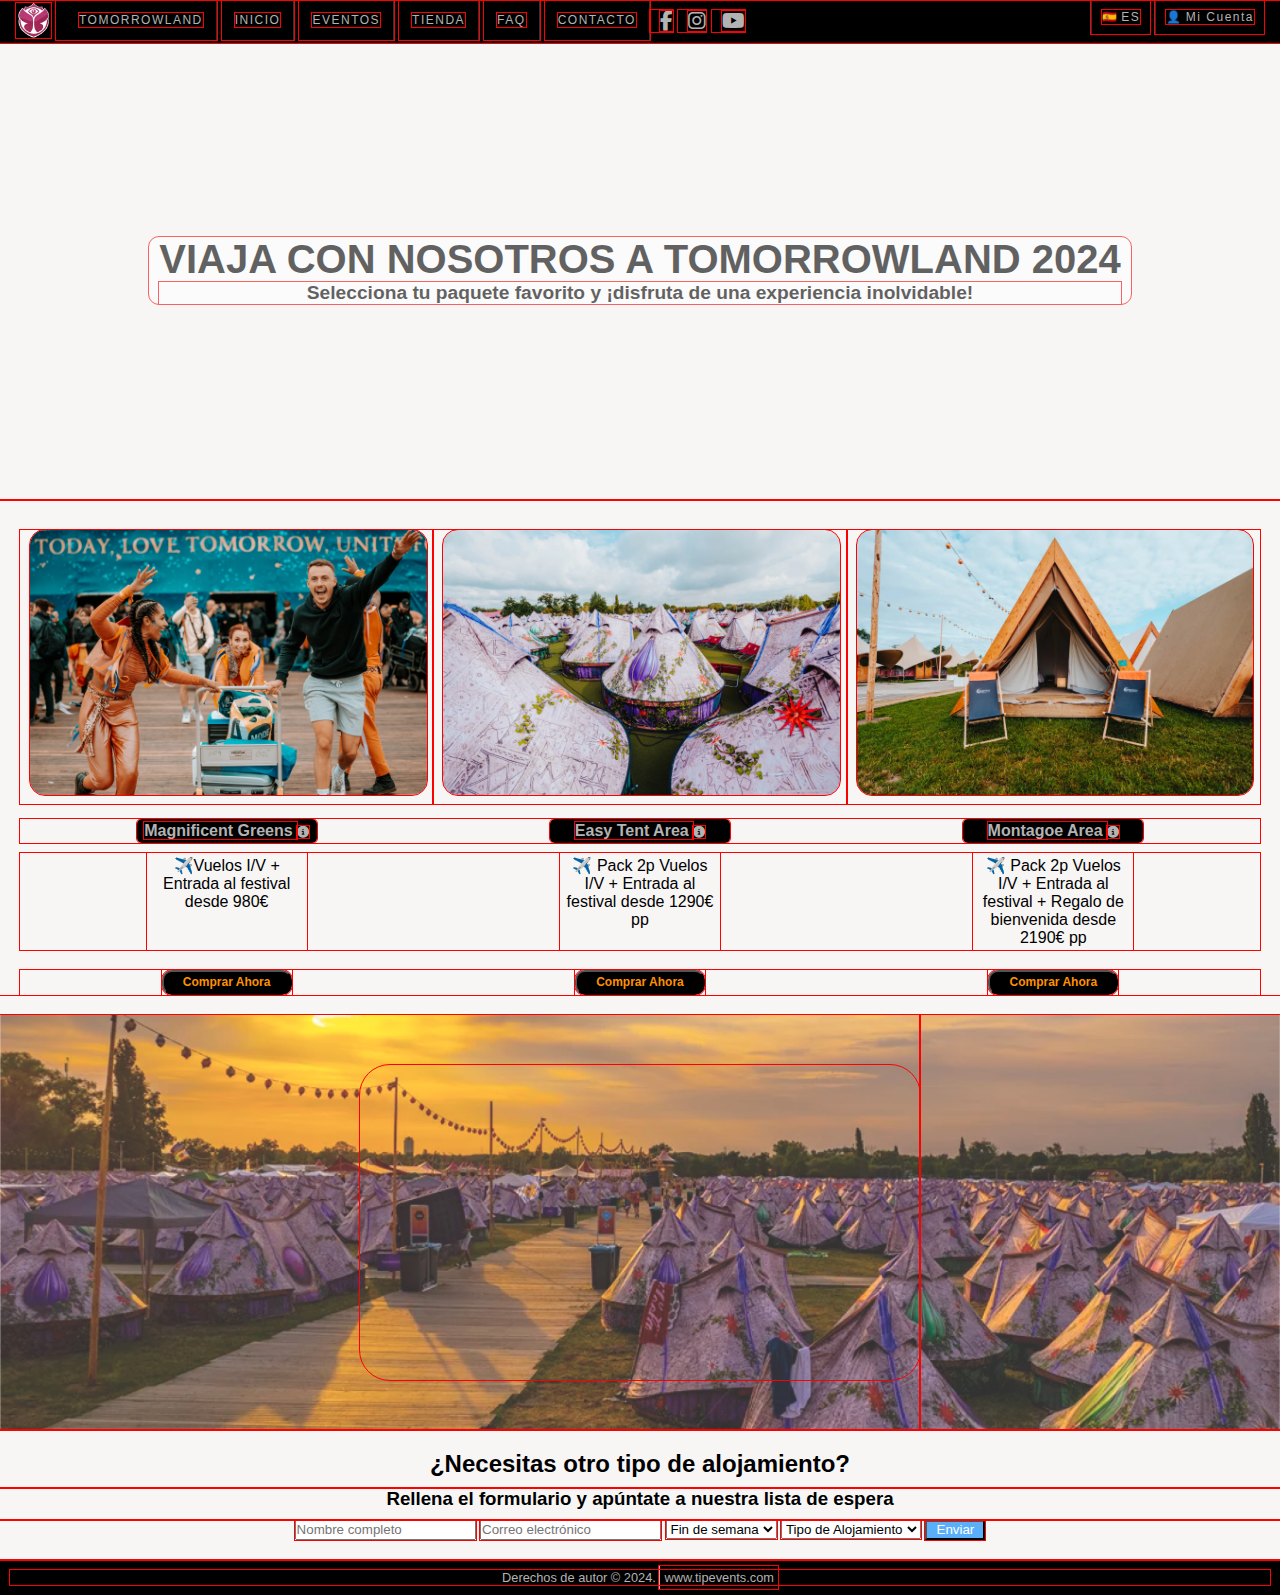
==== index.html @ 280d2cc9 "final commit" ====
<!DOCTYPE html>
<html lang="es">
  <head>
    <meta charset="UTF-8" />
    <meta name="viewport" content="width=device-width, initial-scale=1.0" />
    <title>TipEvents TOMORROWLAND</title>
    <link
      rel="shortcut icon"
      href="assets/img/favicon.ico"
      type="image/x-icon"
    />
    <link rel="stylesheet" href="style.css" />
    <link
      rel="stylesheet"
      href="https://cdnjs.cloudflare.com/ajax/libs/font-awesome/6.5.2/css/all.min.css"
    />
  </head>
  <body>
    <header>
        <img
          class="logo"
          src="assets/img/tomorrowworld-2018-tomorrowland-boom-music-festival-electronic-dance-music-festival-b08229f3903b53bfbdfef2a6dbc29ea6.png"
          alt="logo Tomorrowland"
        />
        <nav id="barra">
          <ul>
            <li class="tml"><a href="#">TOMORROWLAND</a></li>
            <li><a href="#">INICIO</a></li>
            <li><a href="#">EVENTOS</a></li>
            <li><a href="#">TIENDA</a></li>
            <li><a href="#">FAQ</a></li>
            <li><a href="#">CONTACTO</a></li>
          </ul>
        </nav>
        <nav id="acceso">
          <ul>
            <li class="user"><a href="#">Mi Cuenta</a></li>
            <li class="idioma"><a href="#">ES</a></li>
          </ul>
        </nav>
        <div class="rrss">
          <a href="https://www.facebook.com/tomorrowland"
            ><i class="fa-brands fa-facebook-f"></i
          ></a>
          <a href="https://www.instagram.com/tomorrowland/"
            ><i class="fa-brands fa-instagram"></i
          ></a>
          <a href="https://www.youtube.com/user/TomorrowlandChannel"
            ><i class="fa-brands fa-youtube"></i
          ></a>
        </div>
        <div class="hamburger">
          <a href="#"><i class="fa-solid fa-bars"></i></a>
        </div>
    </header>
    <div class="background">
      <h1>
        VIAJA CON NOSOTROS A TOMORROWLAND 2024
        <p>
          Selecciona tu paquete favorito y ¡disfruta de una experiencia
          inolvidable!
        </p>
      </h1>
    </div>
    <main>
        <div class="item">
          <div><img
            src="assets/img/magnificent greens.webp"
            alt="Entrada camping Magnificent Greens"
          /></div> 
          <div><img src="assets/img/easy tent.webp" alt="Zona Easy Tent" /></div>
          <div><img
            src="assets/img/montagoe area.webp"
            alt="Tienda ce campaña Montagoe Area"
          /></div>
        </div>
      <section id="camping">
        <ul class="campsite">
          <li>
            <a
              class="tooltip"
              href="https://belgium.tomorrowland.com/en/tickets/accommodations/magnificent-greens/magnificent-greens-1p-packages/"
              >Magnificent Greens<span class="tooltip-box"
                >Accede a todo el contenido de tu paquete Tomorrowland</span
              > </a
            ><i class="fa-solid fa-circle-info"></i>
          </li>
          <li>
            <a
              class="tooltip"
              href="https://belgium.tomorrowland.com/en/tickets/accommodations/easy-tent/easy-tent-2p-packages/"
              >Easy Tent Area<span class="tooltip-box-et"
                >Accede a todo el contenido de tu paquete Tomorrowland</span
              > </a
            ><i  class="fa-solid fa-circle-info"></i>
          </li>
          <li>
            <a
              class="tooltip"
              href="https://belgium.tomorrowland.com/en/tickets/accommodations/montagoe/kokono-2p-packages//"
              >Montagoe Area<span class="tooltip-box-montagoe"
                >Accede a todo el contenido de tu paquete Tomorrowland</span
              > </a
            ><i class="fa-solid fa-circle-info"></i>
          </li>
        </ul>
      </section>
      <section id="oferta">
        <ul class="precios">
          <li class="mg">Vuelos I/V + Entrada al festival desde 980€</li>
          <li class="et">
            Pack 2p Vuelos I/V + Entrada al festival desde 1290€ pp
          </li>
          <li class="montagoe">
            Pack 2p Vuelos I/V + Entrada al festival + Regalo de bienvenida
            desde 2190€ pp
          </li>
        </ul>
      </section>
      <section id="boton_compra">
        <ul class="buynow">
          <li><button>Comprar Ahora</button></li>
          <li><button>Comprar Ahora</button></li>
          <li><button>Comprar Ahora</button></li>
        </ul>
      </section>
    </main>
    <div class="trailer">
      <iframe
        width="560"
        height="315"
        src="https://www.youtube.com/embed/5VSyE8oAqyE?si=OndIq99-rcEAXCVX"
        title="YouTube video player"
        frameborder="0"
        allow="accelerometer; autoplay; clipboard-write; encrypted-media; gyroscope; picture-in-picture; web-share"
        referrerpolicy="strict-origin-when-cross-origin"
        allowfullscreen
      ></iframe>
      <div class="background-bottom"></div>
    </div>
    <h2>¿Necesitas otro tipo de alojamiento?</h2>
    <h3>Rellena el formulario y apúntate a nuestra lista de espera</h3>
    <form action="registro_waiting_list" method="post">
      <input type="text" name="nombre" placeholder="Nombre completo" required />
      <input
        type="email"
        name="correo"
        placeholder="Correo electrónico"
        required
      />
      <select name="weekend" required>
        <option value="">Fin de semana</option>
        <option value="Camp2Camp">Weekend 1</option>
        <option value="Friendship Garden">Weekend 2</option>
      </select>
      <select name="waiting list" required>
        <option value="">Tipo de Alojamiento</option>
        <option value="Camp2Camp">Camp2Camp</option>
        <option value="Friendship Garden">Friendship Garden</option>
        <option value="Supreme Easy Tent">Supreme Easy Tent</option>
        <option value="Kokono">Kokono</option>
        <option value="Ensuite">Ensuite</option>
      </select>
      <input class="enviar" type="submit" value="Enviar" />
    </form>
    <footer>
      <p>Derechos de autor © 2024. <span>www.tipevents.com</span></p>
    </footer>
  </body>
</html>
---- style.css ----
* {
  box-sizing: border-box;
  margin: 0;
  padding: 0;
}

body {
  font-size: 16px;
  font-family: sans-serif;
  background-color: rgb(248, 245, 245);
}

header {
  background-color: #000000;
  width: 100%;
  height: auto;
  clear: both;
  font-size: 12px;
  position: fixed;
  z-index: 2;
}

header .logo {
  width: 35px;
  float: left;
  margin-left: 1rem;
  margin-top: 2.5px;
}

header nav a {
  text-decoration: none;
  color: #b3b3b3;
  letter-spacing: 1.5px;
}

#barra ul li {
  list-style: none;
  margin-left: 5px;
  float: left;
  padding: 13px;
  border-right: 1.5px solid rgba(255, 255, 255, 0.2);
}

#barra li a:hover {
  color: white;
}

#acceso ul li {
  list-style: none;
  margin-left: 5px;
  float: right;
  padding: 10px;
  border-left: 1.5px solid rgba(255, 255, 255, 0.2);
}

#acceso li a:hover {
  color: white;
}

header .user {
  margin-right: 1rem;
}

.tml a {
  margin-left: 10px;
}

.idioma a::before {
  content: "🇪🇸";
  padding-right: 3px;
}

.user a::before {
  content: "👤";
  padding-right: 3px;
}

header .rrss {
  font-size: 20px;
  padding: 10px;
  gap: 10px;
}

i {
  color: #b3b3b3;
  margin-left: 10px;
}

.hamburger .fa-solid {
  font-size: 20px;
  margin: 10px 5px;
}

.fa-solid {
  font-size: 12px;
  margin-left: 0;
}

.hamburger {
  color: #b3b3b3;
  float: right;
}

.fa-solid:hover {
  color: #fff;
}

h1 {
  font-size: 2.5rem;
  text-align: center;
  justify-content: center;
  color: #000;
  opacity: 60%;
  background-color: #fff;
  padding: 0 10px;
  border-radius: 10px;
  z-index: 1;
}

p {
  font-size: 1.2rem;
  text-align: center;
  color: #000000;
}

.background {
  background-image: url(assets/img/tml\ fondo\ 2.png);
  background-size: cover;
  height: 500px;
  border-top-style: solid;
  border-top-width: 40px;
  display: flex;
  align-items: center;
  justify-content: center;
}

main {
  padding: 30px 20px 0 20px;
  justify-content: center;
}

.item {
  display: flex;
  justify-content: center;
  margin-bottom: 15px;
}

.item img {
  border-radius: 15px;
  margin: 0 10px 5px 10px;
  width: 447px;
}

section ul {
  display: flex;
  justify-content: space-around;
  text-align: center;
}

section li {
  margin: 0px 10px;
  list-style-type: none;
}

li a {
  color: #b3b3b3;
  text-decoration: none;
}

li a:hover {
  color: #fff;
}

#camping {
  margin-bottom: 10px;
}

.campsite li {
  background-color: #000000;
  color: #b3b3b3;
  border-radius: 5px;
  width: 180px;
  padding: 3px;
  font-weight: bold;
}

#oferta {
  margin-bottom: 20px;
}

.precios li {
  width: 160px;
  padding: 3px;
}

.precios li::before {
  content: "✈️";
}

.tooltip {
  position: relative;
  text-decoration: none;
}

.tooltip:hover {
  text-decoration: underline;
}

.tooltip-box {
  display: none;
  position: absolute;
  color: #fff;
  background-color: #000000;
  line-height: 20px;
  padding: 5px 10px;
  border-radius: 5px;
  opacity: 65%;
}

.tooltip-box-et {
  display: none;
  position: absolute;
  color: #fff;
  background-color: #000000;
  line-height: 20px;
  padding: 5px 10px;
  border-radius: 5px;
  opacity: 65%;
}

.tooltip-box-montagoe {
  display: none;
  position: absolute;
  color: #fff;
  background-color: #000000;
  line-height: 20px;
  padding: 5px 10px;
  border-radius: 5px;
  opacity: 65%;
}

.tooltip:hover .tooltip-box {
  display: inline-block;
}
.tooltip:hover .tooltip-box-et {
  display: inline-block;
}

.tooltip:hover .tooltip-box-montagoe {
  display: inline-block;
}

#boton_compra {
  margin-bottom: 20px;
}

button {
  background-color: #000;
  color: rgb(255, 145, 0);
  border-radius: 10px;
  font-weight: bolder;
}

button:hover {
  color: #f8f4f4;
}

.trailer {
  display: flex;
  justify-content: center;
  background-image: url(assets/img/Fondo_iframe.png);
  background-size: cover;
  height: 415px;
  bottom: 220px;
}

iframe {
  border-radius: 30px;
  align-self: center;
}
h2 {
  padding: 20px 0px 10px;
  text-align: center;
}

h3 {
  padding-bottom: 10px;
  text-align: center;
}

form {
  padding-bottom: 20px;
  text-align: center;
}

input {
  height: 20px;
}

.enviar {
  background-color: rgb(91, 175, 249);
  color: #fff;
  width: 60px;
}

.enviar:hover {
  font-weight: bolder;
}

@media screen and (max-width: 375px) {
  header #acceso {
    display: none;
  }

  header > div {
    display: none;
  }

  #barra ul li:nth-child(3) {
    display: none;
  }

  #barra ul li:nth-child(4) {
    display: none;
  }

  #barra ul li:nth-child(5) {
    display: none;
  }

  #barra ul li:last-child {
    display: none;
  }

  .item {
    justify-content: space-between;
    width: 100%;
  }

  .item img {
    width: 90%;
    justify-content: center;
  }

  .hamburger {
    display: block;
  }

  h1 {
    font-size: 25px;
  }

  p {
    font-size: 10px;
  }

  header .rrss {
    font-size: 8px;
    padding: 2.5px;
    gap: 2.5px;
  }

  button {
    font-size: 8px;
    width: 70px;
    height: 20px;
    padding: 3px;
  }

  .tooltip-box {
    left: -2%;
    bottom: 75px;
    width: 100px;
    padding: 0;
    font-size: 7px;
  }

  .tooltip-box-et {
    left: -22%;
    bottom: 75px;
    width: 100px;
    padding: 0;
    font-size: 7px;
  }

  .tooltip-box-montagoe {
    left: -15%;
    bottom: 77px;
    width: 100px;
    padding: 0;
    font-size: 7px;
  }

  .enviar {
    margin-top: 10px;
  }

  input {
    margin-top: 10px;
  }
}

@media screen and (min-width: 376px) and (max-width: 570px) {
  header #acceso {
    display: none;
  }

  header > div {
    display: none;
  }

  #barra ul li:nth-child(3) {
    display: none;
  }

  #barra ul li:nth-child(4) {
    display: none;
  }

  #barra ul li:nth-child(5) {
    display: none;
  }

  #barra ul li:last-child {
    display: none;
  }

  .item {
    justify-content: space-between;
    width: 100%;
  }

  .item img {
    width: 90%;
    justify-content: center;
  }

  .hamburger {
    display: block;
  }

  h1 {
    font-size: 25px;
  }

  p {
    font-size: 10px;
  }

  header .rrss {
    font-size: 8px;
    padding: 2.5px;
    gap: 2.5px;
  }

  button {
    font-size: 8px;
    width: 70px;
    height: 20px;
    padding: 3px;
  }

  .tooltip-box {
    left: -2%;
    bottom: 80px;
    width: 100px;
    padding: 0;
    font-size: 7px;
  }

  .tooltip-box-et {
    left: -17%;
    bottom: 75px;
    width: 100px;
    padding: 0;
    font-size: 7px;
  }

  .tooltip-box-montagoe {
    left: -15%;
    bottom: 80px;
    width: 100px;
    padding: 0;
    font-size: 7px;
  }

  .enviar {
    margin-top: 10px;
  }

  input {
    margin-top: 10px;
  }

  h2 {
    font-size: 20px;
  }

  h3 {
    font-size: 12px;
  }
}
@media screen and (min-width: 570px) and (max-width: 710px) {
  header #acceso {
    display: none;
  }

  header > div {
    display: none;
  }

  .item {
    /*background-color: green;*/
    justify-content: space-between;
    width: 100%;
  }

  .item img {
    width: 90%;
    justify-content: center;
  }

  .hamburger {
    display: block;
  }

  #barra ul li:last-child {
    display: none;
  }

  h1 {
    font-size: 30px;
  }

  p {
    font-size: 15px;
  }

  header .rrss {
    font-size: 15px;
    padding: 5px;
    gap: 5px;
  }

  button {
    font-size: 10px;
    width: 90px;
    height: 25px;
    padding: 3px;
  }

  .tooltip-box {
    left: 3%;
    bottom: 53px;
    width: auto;
  }

  .tooltip-box-et {
    left: -30%;
    bottom: 53px;
    width: 138px;
  }

  .tooltip-box-montagoe {
    left: -2%;
    bottom: 53px;
    width: 138px;
  }

  .enviar {
    margin-top: 10px;
  }

  input {
    margin-top: 10px;
  }
}

@media screen and (min-width: 710px) and (max-width: 950px) {
  header #acceso {
    display: none;
  }

  header > div {
    display: none;
  }

  .item {
    /*background-color: red;*/
    justify-content: center;
    width: 100%;
  }

  .item img {
    width: 93%;
  }

  .hamburger {
    display: block;
  }

  button {
    font-size: 12px;
    width: 110px;
    height: 25px;
    padding: 3px;
  }

  .tooltip-box {
    left: 10%;
    bottom: 50px;
    width: auto;
  }

  .tooltip-box-et {
    left: 0%;
    bottom: 50px;
    width: auto;
  }

  .tooltip-box-montagoe {
    left: -3%;
    bottom: 50px;
    width: auto;
  }
}

@media screen and (min-width: 950px) and (max-width: 1280px) {
  .item {
    /*background-color: red;*/
    justify-content: center;
    width: 100%;
  }

  .item img {
    width: 93%;
  }

  .hamburger {
    display: none;
  }

  button {
    font-size: 12px;
    width: 110px;
    height: 25px;
    padding: 3px;
  }

  .tooltip-box {
    left: 10%;
    bottom: 50px;
    width: auto;
  }

  .tooltip-box-et {
    left: 0%;
    bottom: 50px;
    width: auto;
  }

  .tooltip-box-montagoe {
    left: -3%;
    bottom: 50px;
    width: auto;
  }
}

@media screen and (min-width: 1280px) {
  .item {
    /* background-color: blue;*/
    justify-content: center;
    width: 100%;
  }

  .item img {
    width: 96%;
  }

  .hamburger {
    display: none;
  }

  button {
    font-size: 12px;
    width: 130px;
    height: 25px;
    padding: 3px;
  }

  .tooltip-box {
    left: -73%;
    bottom: 50px;
    width: 390px;
  }

  .tooltip-box-et {
    left: -189%;
    bottom: 50px;
    width: 390px;
  }

  .tooltip-box-montagoe {
    left: -107%;
    bottom: 50px;
    width: 390px;
  }
}

footer {
  background-color: #000000;
  padding: 10px;
  text-align: center;
}

footer p {
  margin: 0;
  font-size: 0.8em;
  color: #b3b3b3;
}

footer p span {
  border-left: 1.5px solid #b3b3b3;
  padding: 4px;
}

* {
  outline: 1px solid red;
}
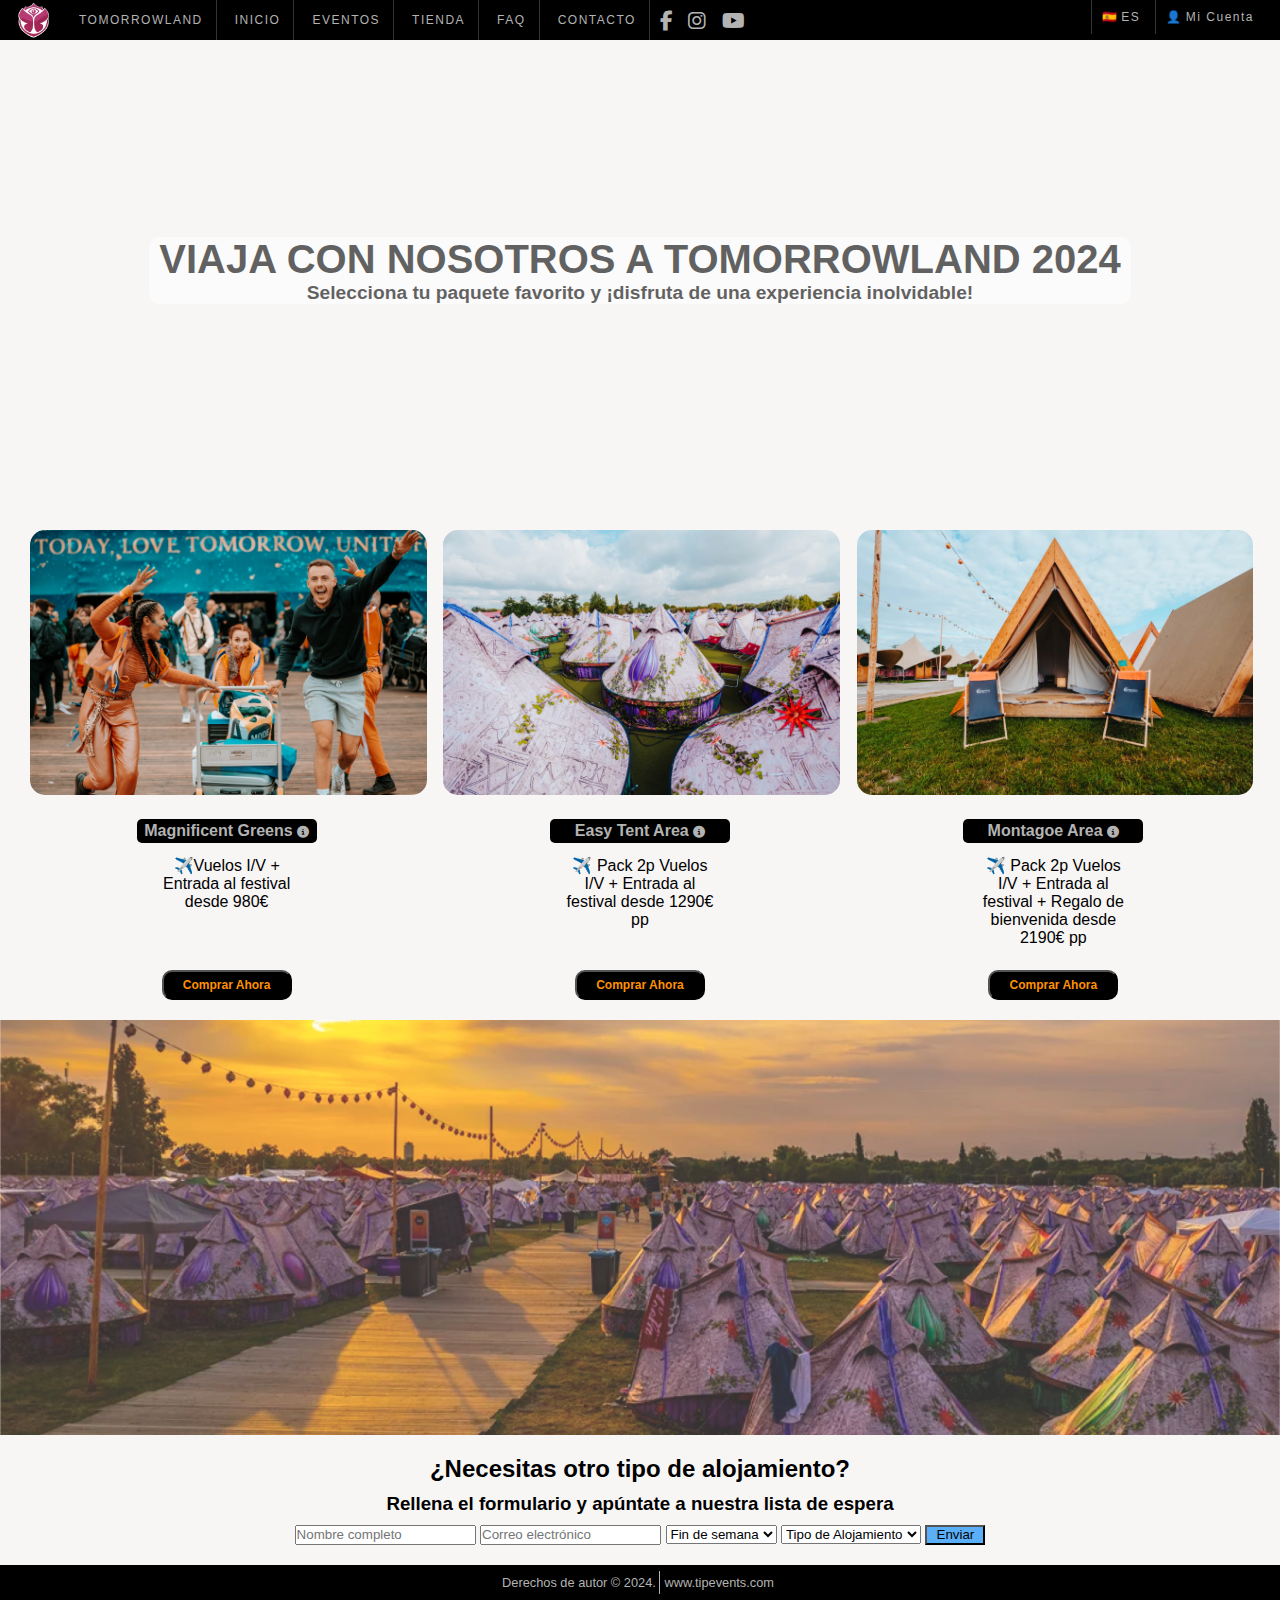
==== commit 47c34a28: "update index" ====
--- a/index.html
+++ b/index.html
@@ -97,7 +97,7 @@
           <li>
             <a
               class="tooltip"
-              href="https://belgium.tomorrowland.com/en/tickets/accommodations/montagoe/kokono-2p-packages//"
+              href="https://belgium.tomorrowland.com/en/tickets/accommodations/montagoe/kokono-2p-packages/"
               >Montagoe Area<span class="tooltip-box-montagoe"
                 >Accede a todo el contenido de tu paquete Tomorrowland</span
               > </a
--- a/style.css
+++ b/style.css
@@ -13,7 +13,7 @@
 header {
   background-color: #000000;
   width: 100%;
-  height: auto;
+  height: 40px;
   clear: both;
   font-size: 12px;
   position: fixed;
@@ -79,6 +79,10 @@
   font-size: 20px;
   padding: 10px;
   gap: 10px;
+}
+
+.fa-brands:hover{
+  color: #fff;
 }
 
 i {
@@ -299,11 +303,12 @@
 
 .enviar {
   background-color: rgb(91, 175, 249);
+  color: #020202;
+  width: 60px;
+}
+
+.enviar:hover {
   color: #fff;
-  width: 60px;
-}
-
-.enviar:hover {
   font-weight: bolder;
 }
 
@@ -362,7 +367,7 @@
 
   button {
     font-size: 8px;
-    width: 70px;
+    width: 90px;
     height: 20px;
     padding: 3px;
   }
@@ -398,6 +403,14 @@
   input {
     margin-top: 10px;
   }
+
+  h2 {
+    font-size: 20px;
+  }
+
+  h3 {
+    font-size: 12px;
+  }
 }
 
 @media screen and (min-width: 376px) and (max-width: 570px) {
@@ -455,7 +468,7 @@
 
   button {
     font-size: 8px;
-    width: 70px;
+    width: 90px;
     height: 20px;
     padding: 3px;
   }
@@ -544,7 +557,7 @@
 
   button {
     font-size: 10px;
-    width: 90px;
+    width: 105px;
     height: 25px;
     padding: 3px;
   }
@@ -601,7 +614,7 @@
 
   button {
     font-size: 12px;
-    width: 110px;
+    width: 120px;
     height: 25px;
     padding: 3px;
   }
@@ -642,8 +655,8 @@
 
   button {
     font-size: 12px;
-    width: 110px;
-    height: 25px;
+    width: 130px;
+    height: 30px;
     padding: 3px;
   }
 
@@ -684,7 +697,7 @@
   button {
     font-size: 12px;
     width: 130px;
-    height: 25px;
+    height: 30px;
     padding: 3px;
   }
 
@@ -695,7 +708,7 @@
   }
 
   .tooltip-box-et {
-    left: -189%;
+    left: -107%;
     bottom: 50px;
     width: 390px;
   }
@@ -724,6 +737,6 @@
   padding: 4px;
 }
 
-* {
+/* {
   outline: 1px solid red;
 }
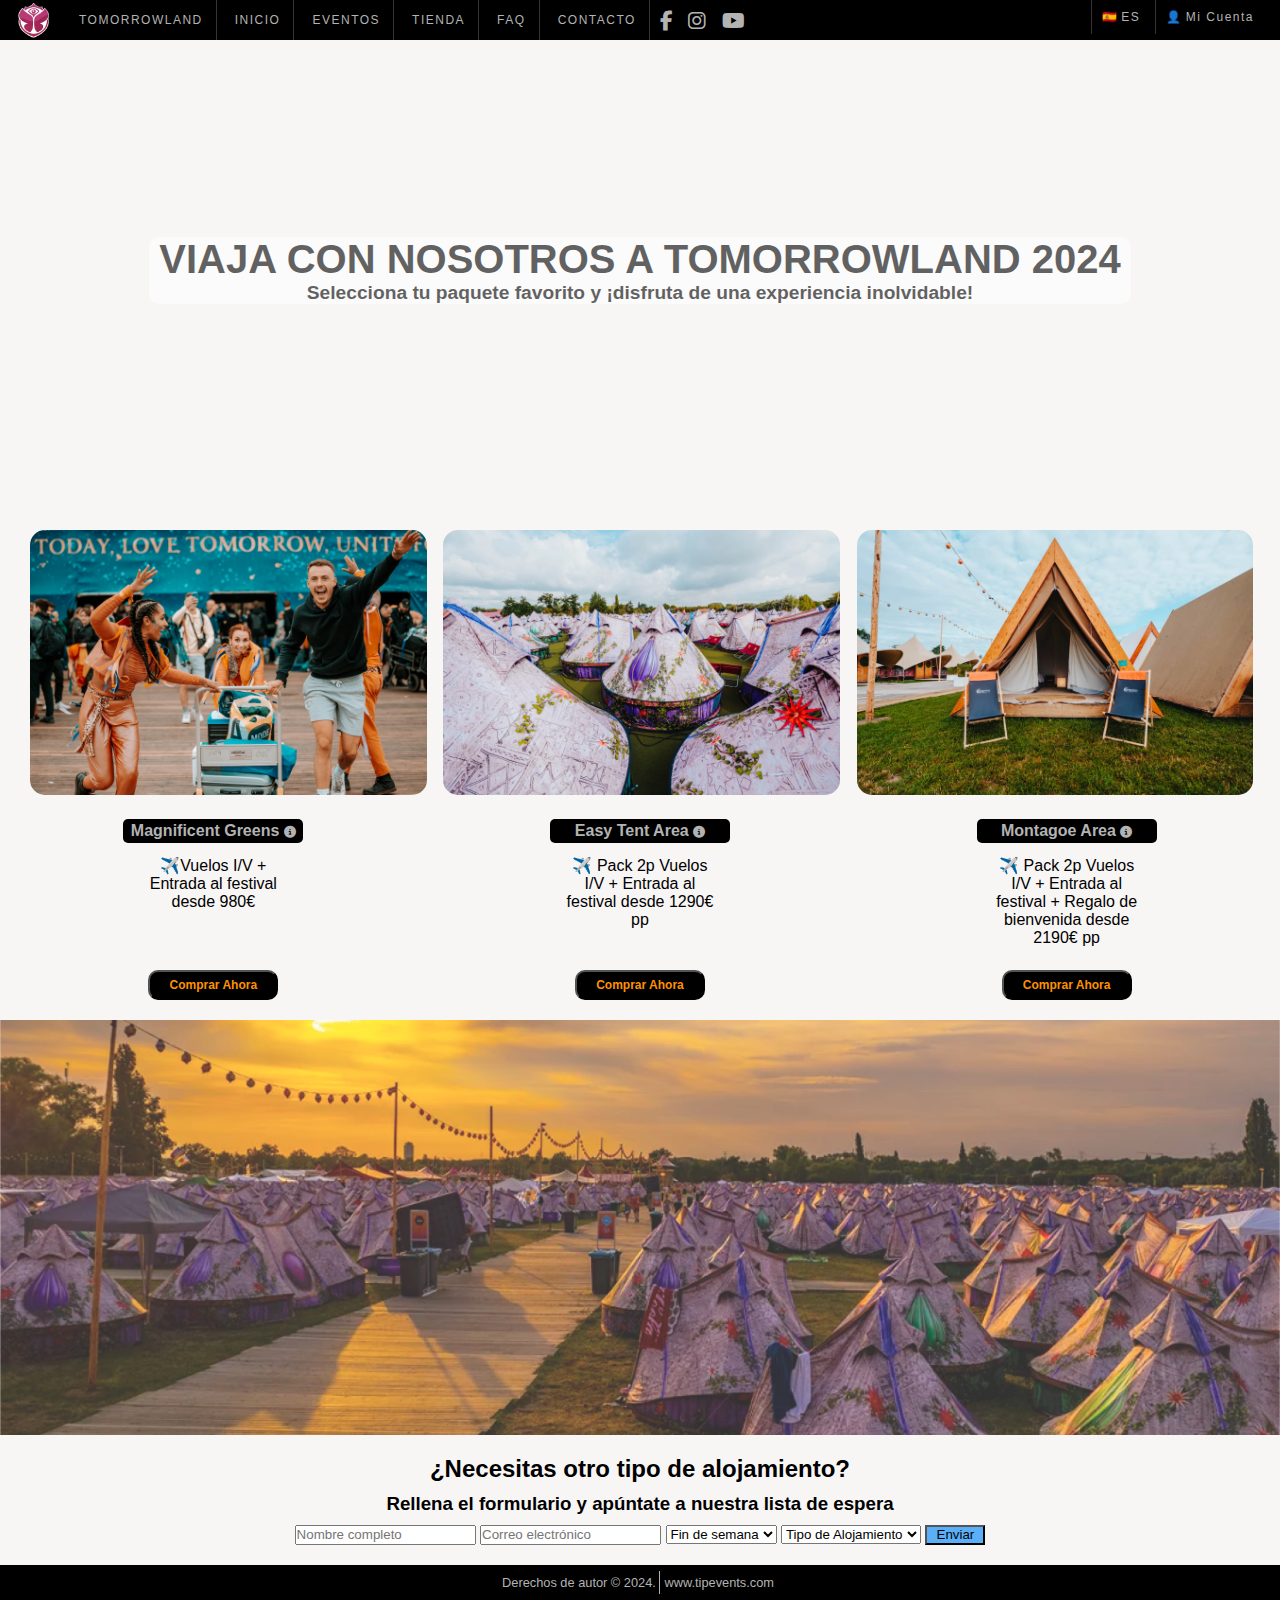
==== commit fb36e7cc: "cambio div - main" ====
--- a/index.html
+++ b/index.html
@@ -53,16 +53,16 @@
           <a href="#"><i class="fa-solid fa-bars"></i></a>
         </div>
     </header>
-    <div class="background">
-      <h1>
-        VIAJA CON NOSOTROS A TOMORROWLAND 2024
-        <p>
-          Selecciona tu paquete favorito y ¡disfruta de una experiencia
-          inolvidable!
-        </p>
-      </h1>
-    </div>
     <main>
+      <div class="background">
+        <h1>
+          VIAJA CON NOSOTROS A TOMORROWLAND 2024
+          <p>
+            Selecciona tu paquete favorito y ¡disfruta de una experiencia
+            inolvidable!
+          </p>
+        </h1>
+      </div>
         <div class="item">
           <div><img
             src="assets/img/magnificent greens.webp"
--- a/style.css
+++ b/style.css
@@ -130,6 +130,7 @@
 .background {
   background-image: url(assets/img/tml\ fondo\ 2.png);
   background-size: cover;
+  background-position: center;
   height: 500px;
   border-top-style: solid;
   border-top-width: 40px;
@@ -138,7 +139,7 @@
   justify-content: center;
 }
 
-main {
+main .item{
   padding: 30px 20px 0 20px;
   justify-content: center;
 }
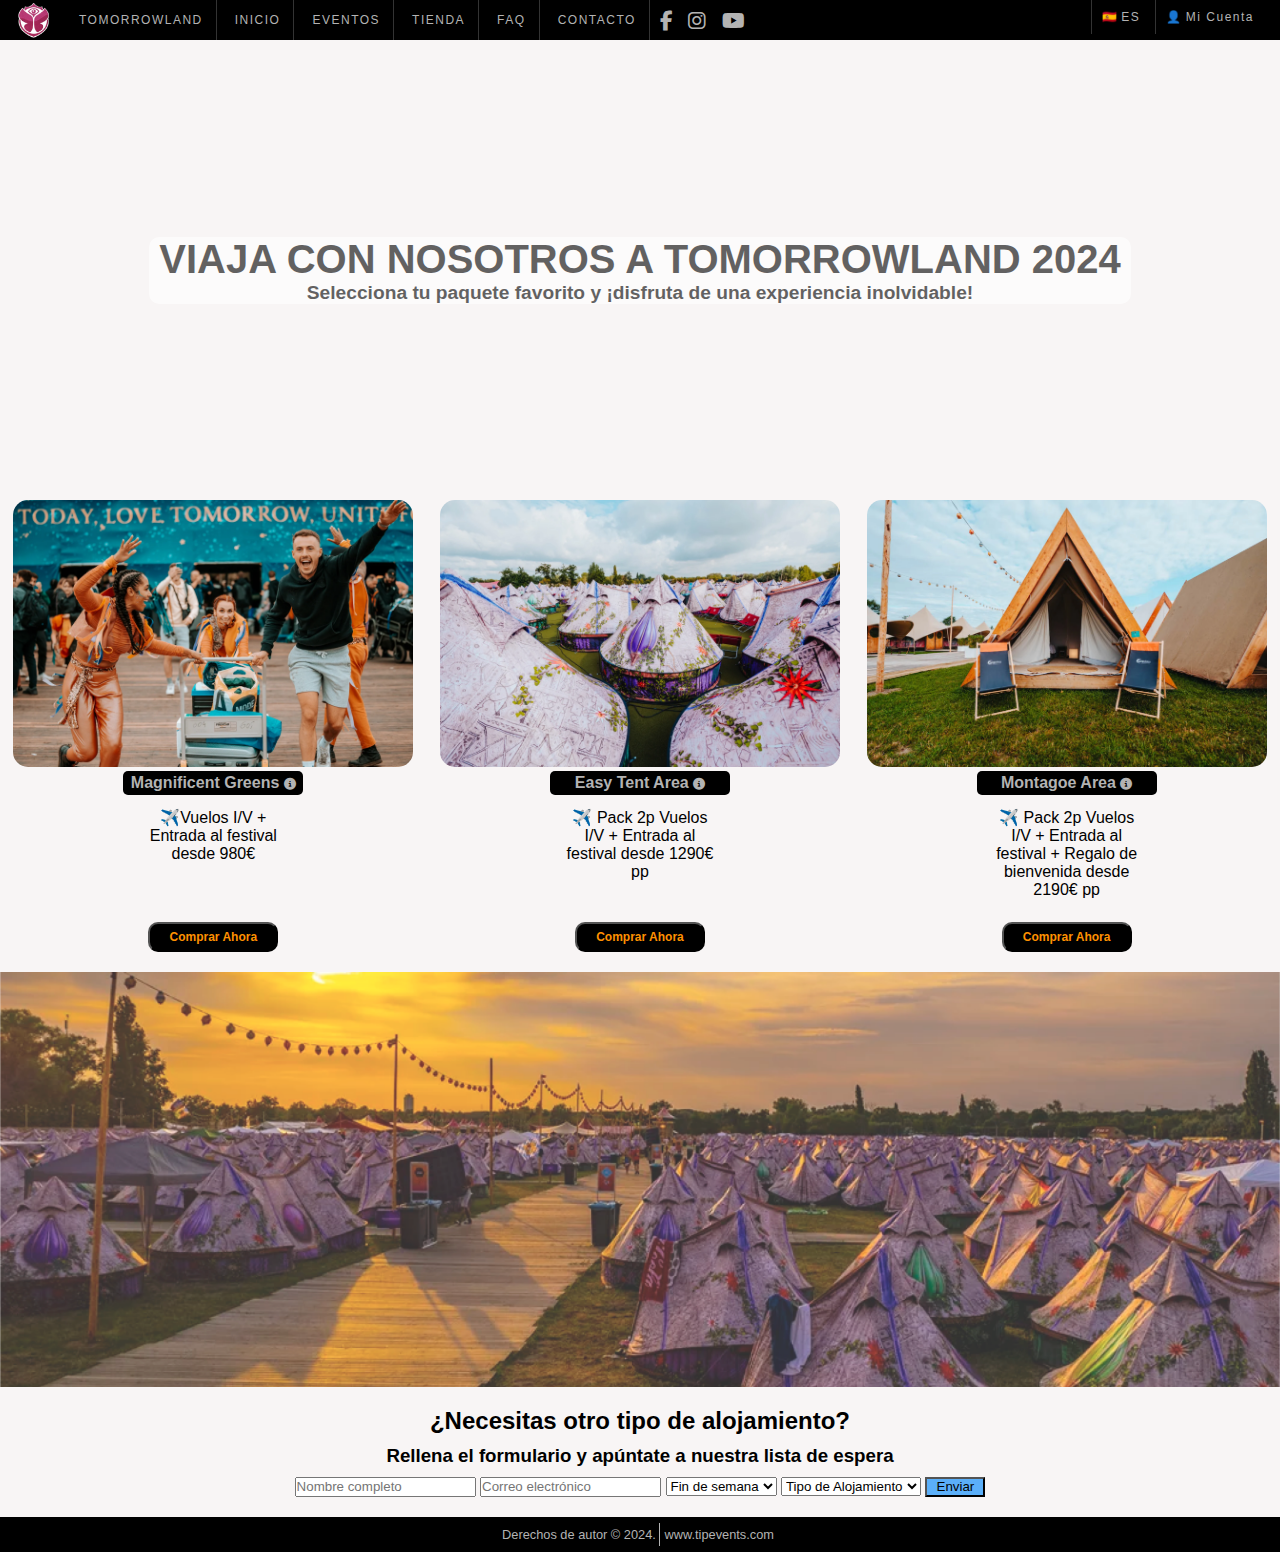
==== commit 5380992d: "section pictures" ====
--- a/index.html
+++ b/index.html
@@ -63,17 +63,23 @@
           </p>
         </h1>
       </div>
-        <div class="item">
-          <div><img
-            src="assets/img/magnificent greens.webp"
-            alt="Entrada camping Magnificent Greens"
-          /></div> 
-          <div><img src="assets/img/easy tent.webp" alt="Zona Easy Tent" /></div>
-          <div><img
-            src="assets/img/montagoe area.webp"
-            alt="Tienda ce campaña Montagoe Area"
-          /></div>
-        </div>
+      <section class="pictures">
+        <ol>
+          <li>
+            <img
+              src="assets/img/magnificent greens.webp"
+              alt="Entrada camping Magnificent Greens"
+            />
+          </li>
+          <li><img src="assets/img/easy tent.webp" alt="Zona Easy Tent" /></li>
+          <li>
+            <img
+              src="assets/img/montagoe area.webp"
+              alt="Tienda ce campaña Montagoe Area"
+            />
+          </li>
+        </ol>
+      </section>
       <section id="camping">
         <ul class="campsite">
           <li>
--- a/style.css
+++ b/style.css
@@ -139,32 +139,26 @@
   justify-content: center;
 }
 
-main .item{
-  padding: 30px 20px 0 20px;
-  justify-content: center;
-}
-
-.item {
-  display: flex;
-  justify-content: center;
-  margin-bottom: 15px;
-}
-
-.item img {
-  border-radius: 15px;
-  margin: 0 10px 5px 10px;
-  width: 447px;
-}
-
 section ul {
   display: flex;
   justify-content: space-around;
   text-align: center;
 }
 
+section ol {
+  display: flex;
+  justify-content: space-around;
+  text-align: center;
+}
+
 section li {
   margin: 0px 10px;
   list-style-type: none;
+}
+
+li img {
+  width: 400px;
+  border-radius: 15px;
 }
 
 li a {
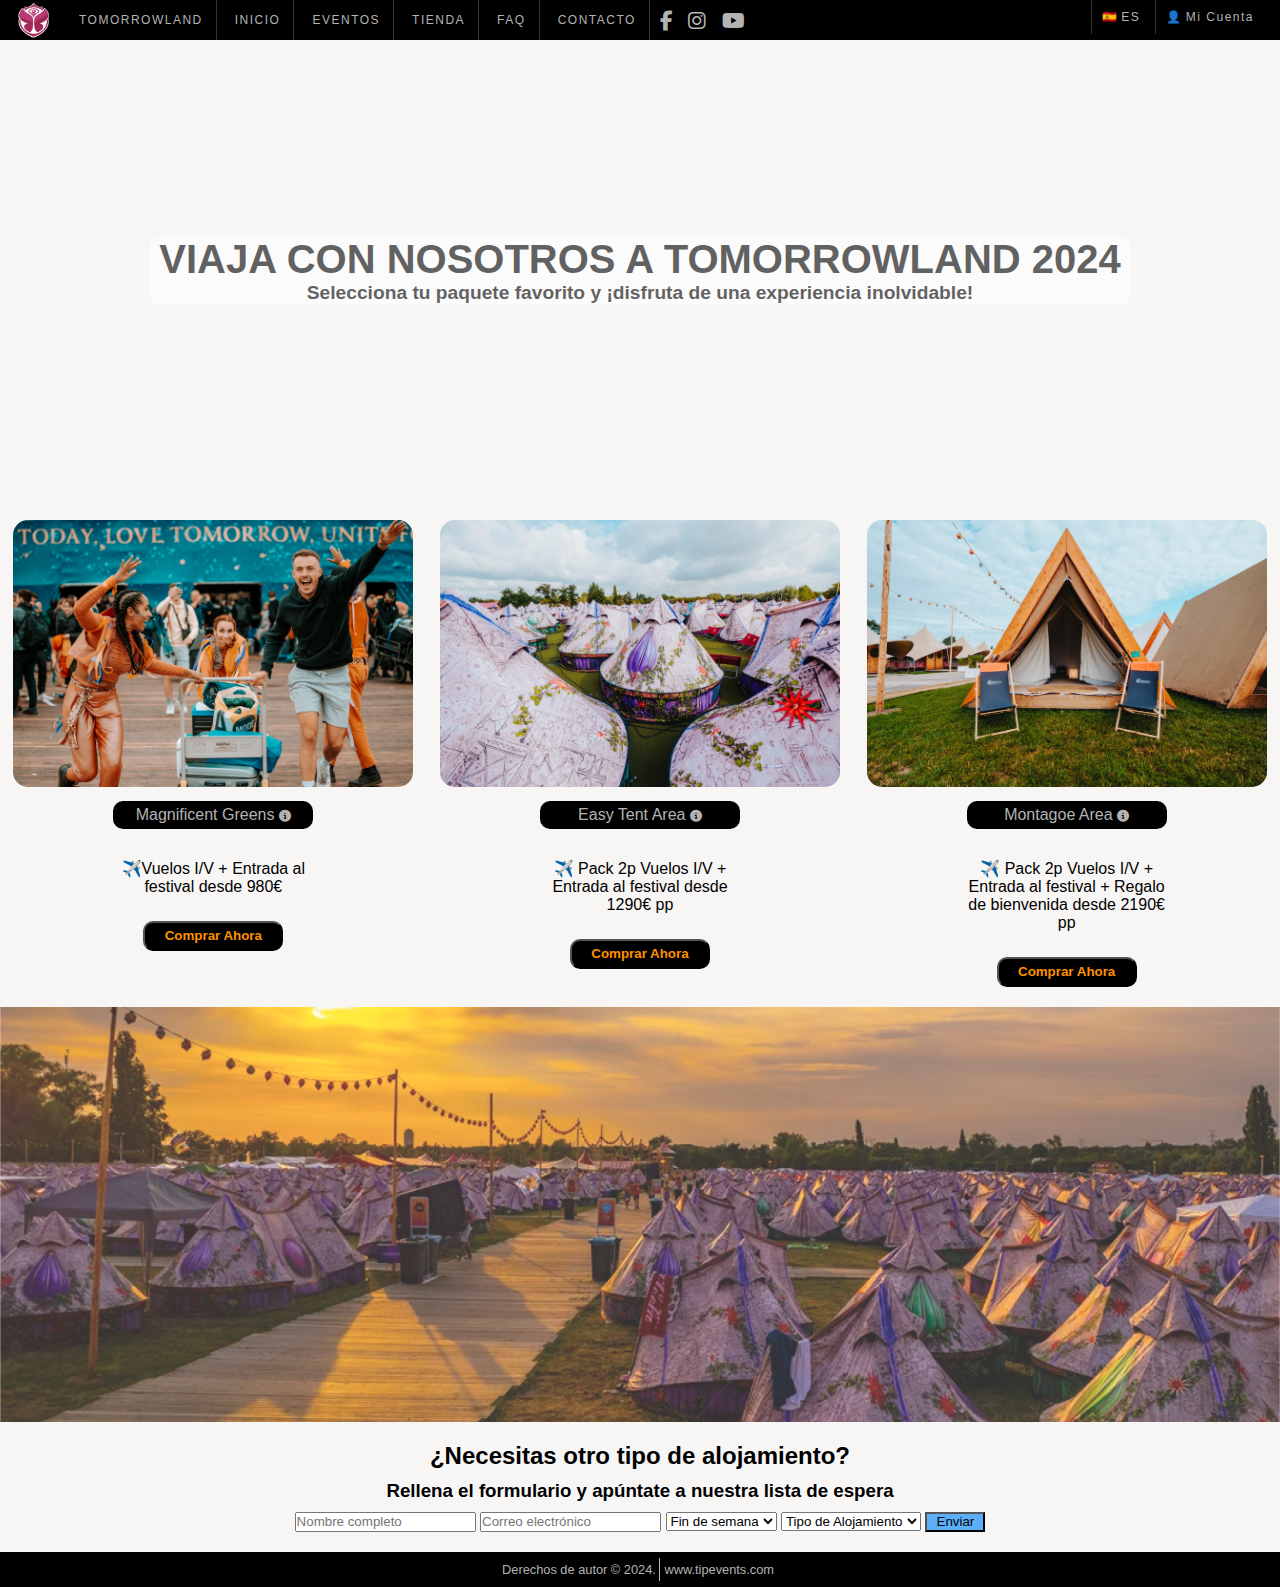
==== commit abdb0496: "flex wrap pictures" ====
--- a/index.html
+++ b/index.html
@@ -17,41 +17,41 @@
   </head>
   <body>
     <header>
-        <img
-          class="logo"
-          src="assets/img/tomorrowworld-2018-tomorrowland-boom-music-festival-electronic-dance-music-festival-b08229f3903b53bfbdfef2a6dbc29ea6.png"
-          alt="logo Tomorrowland"
-        />
-        <nav id="barra">
-          <ul>
-            <li class="tml"><a href="#">TOMORROWLAND</a></li>
-            <li><a href="#">INICIO</a></li>
-            <li><a href="#">EVENTOS</a></li>
-            <li><a href="#">TIENDA</a></li>
-            <li><a href="#">FAQ</a></li>
-            <li><a href="#">CONTACTO</a></li>
-          </ul>
-        </nav>
-        <nav id="acceso">
-          <ul>
-            <li class="user"><a href="#">Mi Cuenta</a></li>
-            <li class="idioma"><a href="#">ES</a></li>
-          </ul>
-        </nav>
-        <div class="rrss">
-          <a href="https://www.facebook.com/tomorrowland"
-            ><i class="fa-brands fa-facebook-f"></i
-          ></a>
-          <a href="https://www.instagram.com/tomorrowland/"
-            ><i class="fa-brands fa-instagram"></i
-          ></a>
-          <a href="https://www.youtube.com/user/TomorrowlandChannel"
-            ><i class="fa-brands fa-youtube"></i
-          ></a>
-        </div>
-        <div class="hamburger">
-          <a href="#"><i class="fa-solid fa-bars"></i></a>
-        </div>
+      <img
+        class="logo"
+        src="assets/img/tomorrowworld-2018-tomorrowland-boom-music-festival-electronic-dance-music-festival-b08229f3903b53bfbdfef2a6dbc29ea6.png"
+        alt="logo Tomorrowland"
+      />
+      <nav id="barra">
+        <ul>
+          <li class="tml"><a href="#">TOMORROWLAND</a></li>
+          <li><a href="#">INICIO</a></li>
+          <li><a href="#">EVENTOS</a></li>
+          <li><a href="#">TIENDA</a></li>
+          <li><a href="#">FAQ</a></li>
+          <li><a href="#">CONTACTO</a></li>
+        </ul>
+      </nav>
+      <nav id="acceso">
+        <ul>
+          <li class="user"><a href="#">Mi Cuenta</a></li>
+          <li class="idioma"><a href="#">ES</a></li>
+        </ul>
+      </nav>
+      <div class="rrss">
+        <a href="https://www.facebook.com/tomorrowland"
+          ><i class="fa-brands fa-facebook-f"></i
+        ></a>
+        <a href="https://www.instagram.com/tomorrowland/"
+          ><i class="fa-brands fa-instagram"></i
+        ></a>
+        <a href="https://www.youtube.com/user/TomorrowlandChannel"
+          ><i class="fa-brands fa-youtube"></i
+        ></a>
+      </div>
+      <div class="hamburger">
+        <a href="#"><i class="fa-solid fa-bars"></i></a>
+      </div>
     </header>
     <main>
       <div class="background">
@@ -65,70 +65,57 @@
       </div>
       <section class="pictures">
         <ol>
-          <li>
+          <li class="mag">
             <img
               src="assets/img/magnificent greens.webp"
               alt="Entrada camping Magnificent Greens"
             />
-          </li>
-          <li><img src="assets/img/easy tent.webp" alt="Zona Easy Tent" /></li>
-          <li>
-            <img
-              src="assets/img/montagoe area.webp"
-              alt="Tienda ce campaña Montagoe Area"
-            />
-          </li>
-        </ol>
-      </section>
-      <section id="camping">
-        <ul class="campsite">
-          <li>
             <a
               class="tooltip"
               href="https://belgium.tomorrowland.com/en/tickets/accommodations/magnificent-greens/magnificent-greens-1p-packages/"
               >Magnificent Greens<span class="tooltip-box"
                 >Accede a todo el contenido de tu paquete Tomorrowland</span
-              > </a
-            ><i class="fa-solid fa-circle-info"></i>
+              >
+              <i class="fa-solid fa-circle-info"></i>
+            </a>
+            <p class="mg">Vuelos I/V + Entrada al festival desde 980€</p>
+            <button>Comprar Ahora</button>
           </li>
-          <li>
+          <li class="mag">
+            <img src="assets/img/easy tent.webp" alt="Zona Easy Tent" />
             <a
               class="tooltip"
               href="https://belgium.tomorrowland.com/en/tickets/accommodations/easy-tent/easy-tent-2p-packages/"
               >Easy Tent Area<span class="tooltip-box-et"
                 >Accede a todo el contenido de tu paquete Tomorrowland</span
-              > </a
-            ><i  class="fa-solid fa-circle-info"></i>
+              >
+              <i class="fa-solid fa-circle-info"></i>
+            </a>
+            <p class="et">
+              Pack 2p Vuelos I/V + Entrada al festival desde 1290€ pp
+            </p>
+            <button>Comprar Ahora</button>
           </li>
-          <li>
+          <li class="mag">
+            <img
+              src="assets/img/montagoe area.webp"
+              alt="Tienda ce campaña Montagoe Area"
+            />
             <a
               class="tooltip"
               href="https://belgium.tomorrowland.com/en/tickets/accommodations/montagoe/kokono-2p-packages/"
               >Montagoe Area<span class="tooltip-box-montagoe"
                 >Accede a todo el contenido de tu paquete Tomorrowland</span
-              > </a
-            ><i class="fa-solid fa-circle-info"></i>
+              >
+              <i class="fa-solid fa-circle-info"></i>
+            </a>
+            <p class="montagoe">
+              Pack 2p Vuelos I/V + Entrada al festival + Regalo de bienvenida
+              desde 2190€ pp
+            </p>
+            <button>Comprar Ahora</button>
           </li>
-        </ul>
-      </section>
-      <section id="oferta">
-        <ul class="precios">
-          <li class="mg">Vuelos I/V + Entrada al festival desde 980€</li>
-          <li class="et">
-            Pack 2p Vuelos I/V + Entrada al festival desde 1290€ pp
-          </li>
-          <li class="montagoe">
-            Pack 2p Vuelos I/V + Entrada al festival + Regalo de bienvenida
-            desde 2190€ pp
-          </li>
-        </ul>
-      </section>
-      <section id="boton_compra">
-        <ul class="buynow">
-          <li><button>Comprar Ahora</button></li>
-          <li><button>Comprar Ahora</button></li>
-          <li><button>Comprar Ahora</button></li>
-        </ul>
+        </ol>
       </section>
     </main>
     <div class="trailer">
--- a/style.css
+++ b/style.css
@@ -149,7 +149,30 @@
   display: flex;
   justify-content: space-around;
   text-align: center;
-}
+  padding: 20px 0 20px 0;
+  flex-wrap: wrap;
+}
+ ol .mag a{
+  display: inline-block;
+  width: 200px;
+  padding: 5px;
+  background-color: #000000;
+  margin: 10px;
+  border-radius: 10px;
+ }
+
+ ol .mag p{
+  font-size: 16px;
+  width: 220px;
+  padding: 10px;
+  margin: 10px 20px;
+  display: inline-block;
+ }
+ ol .mag {
+  text-align: center;
+  width: 400px;
+  height: auto;
+ }
 
 section li {
   margin: 0px 10px;
@@ -170,29 +193,15 @@
   color: #fff;
 }
 
-#camping {
-  margin-bottom: 10px;
-}
-
-.campsite li {
-  background-color: #000000;
-  color: #b3b3b3;
-  border-radius: 5px;
-  width: 180px;
-  padding: 3px;
-  font-weight: bold;
-}
-
-#oferta {
-  margin-bottom: 20px;
-}
-
-.precios li {
-  width: 160px;
-  padding: 3px;
-}
-
-.precios li::before {
+.montagoe::before {
+  content: "✈️";
+}
+
+.et::before {
+  content: "✈️";
+}
+
+.mg::before {
   content: "✈️";
 }
 
@@ -249,15 +258,16 @@
   display: inline-block;
 }
 
-#boton_compra {
-  margin-bottom: 20px;
-}
-
 button {
   background-color: #000;
   color: rgb(255, 145, 0);
   border-radius: 10px;
   font-weight: bolder;
+  display: inline-block;
+  width: 140px;
+  height: 30px;
+  padding: 3px;
+  margin-top: 5px;
 }
 
 button:hover {
@@ -360,13 +370,6 @@
     gap: 2.5px;
   }
 
-  button {
-    font-size: 8px;
-    width: 90px;
-    height: 20px;
-    padding: 3px;
-  }
-
   .tooltip-box {
     left: -2%;
     bottom: 75px;
@@ -461,13 +464,6 @@
     gap: 2.5px;
   }
 
-  button {
-    font-size: 8px;
-    width: 90px;
-    height: 20px;
-    padding: 3px;
-  }
-
   .tooltip-box {
     left: -2%;
     bottom: 80px;
@@ -550,12 +546,7 @@
     gap: 5px;
   }
 
-  button {
-    font-size: 10px;
-    width: 105px;
-    height: 25px;
-    padding: 3px;
-  }
+  
 
   .tooltip-box {
     left: 3%;
@@ -607,13 +598,7 @@
     display: block;
   }
 
-  button {
-    font-size: 12px;
-    width: 120px;
-    height: 25px;
-    padding: 3px;
-  }
-
+  
   .tooltip-box {
     left: 10%;
     bottom: 50px;
@@ -648,12 +633,7 @@
     display: none;
   }
 
-  button {
-    font-size: 12px;
-    width: 130px;
-    height: 30px;
-    padding: 3px;
-  }
+  
 
   .tooltip-box {
     left: 10%;
@@ -689,13 +669,6 @@
     display: none;
   }
 
-  button {
-    font-size: 12px;
-    width: 130px;
-    height: 30px;
-    padding: 3px;
-  }
-
   .tooltip-box {
     left: -73%;
     bottom: 50px;
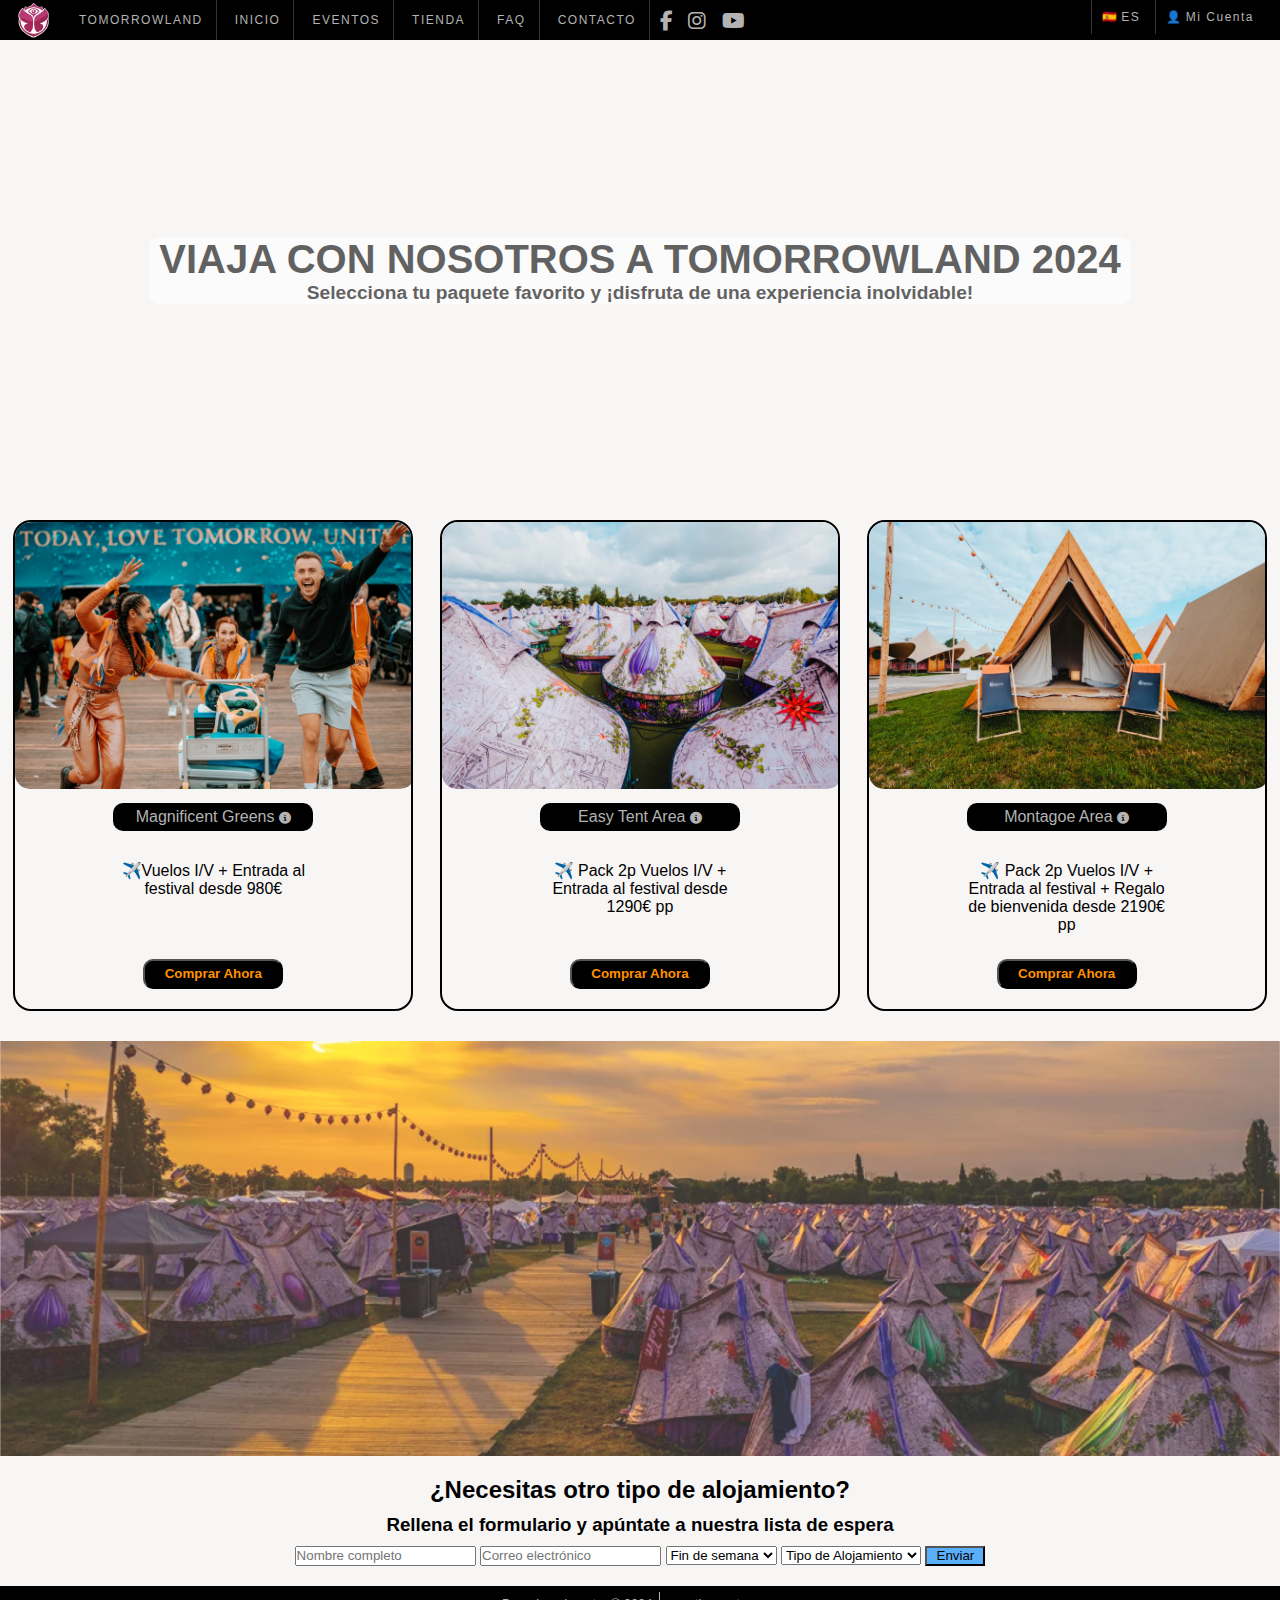
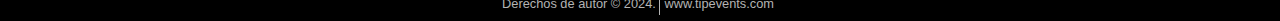
==== commit 8c12b103: "final wrap design" ====
--- a/index.html
+++ b/index.html
@@ -65,7 +65,7 @@
       </div>
       <section class="pictures">
         <ol>
-          <li class="mag">
+          <li class="mag1">
             <img
               src="assets/img/magnificent greens.webp"
               alt="Entrada camping Magnificent Greens"
@@ -81,7 +81,7 @@
             <p class="mg">Vuelos I/V + Entrada al festival desde 980€</p>
             <button>Comprar Ahora</button>
           </li>
-          <li class="mag">
+          <li class="mag2">
             <img src="assets/img/easy tent.webp" alt="Zona Easy Tent" />
             <a
               class="tooltip"
@@ -96,7 +96,7 @@
             </p>
             <button>Comprar Ahora</button>
           </li>
-          <li class="mag">
+          <li class="mag3">
             <img
               src="assets/img/montagoe area.webp"
               alt="Tienda ce campaña Montagoe Area"
--- a/style.css
+++ b/style.css
@@ -152,7 +152,18 @@
   padding: 20px 0 20px 0;
   flex-wrap: wrap;
 }
- ol .mag a{
+
+ol .mag1 {
+  text-align: center;
+  width: 400px;
+  height: auto;
+  border: 2px solid #000;
+  border-radius: 18px;
+  overflow: hidden;
+  margin-bottom: 10px;
+ }
+
+ ol .mag1 a{
   display: inline-block;
   width: 200px;
   padding: 5px;
@@ -161,17 +172,67 @@
   border-radius: 10px;
  }
 
- ol .mag p{
+ ol .mag1 p{
   font-size: 16px;
   width: 220px;
   padding: 10px;
   margin: 10px 20px;
   display: inline-block;
  }
- ol .mag {
+
+
+
+ ol .mag2 {
   text-align: center;
   width: 400px;
   height: auto;
+  border: 2px solid #000;
+  border-radius: 18px;
+  overflow: hidden;
+  margin-bottom: 10px;
+ }
+
+ ol .mag2 a{
+  display: inline-block;
+  width: 200px;
+  padding: 5px;
+  background-color: #000000;
+  margin: 10px;
+  border-radius: 10px;
+ }
+
+ ol .mag2 p{
+  font-size: 16px;
+  width: 220px;
+  padding: 10px;
+  margin: 10px 20px;
+  display: inline-block;
+ }
+
+ ol .mag3 {
+  text-align: center;
+  width: 400px;
+  height: auto;
+  border: 2px solid #000;
+  border-radius: 18px;
+  overflow: hidden;
+  margin-bottom: 10px;
+ }
+ ol .mag3 a{
+  display: inline-block;
+  width: 200px;
+  padding: 5px;
+  background-color: #000000;
+  margin: 10px;
+  border-radius: 10px;
+ }
+
+ ol .mag3 p{
+  font-size: 16px;
+  width: 220px;
+  padding: 10px;
+  margin: 10px 20px;
+  display: inline-block;
  }
 
 section li {
@@ -268,6 +329,15 @@
   height: 30px;
   padding: 3px;
   margin-top: 5px;
+  margin-bottom: 20px;
+}
+
+ol .mag1 button{
+  margin-top: 41px;
+}
+
+ol .mag2 button{
+  margin-top: 23px;
 }
 
 button:hover {
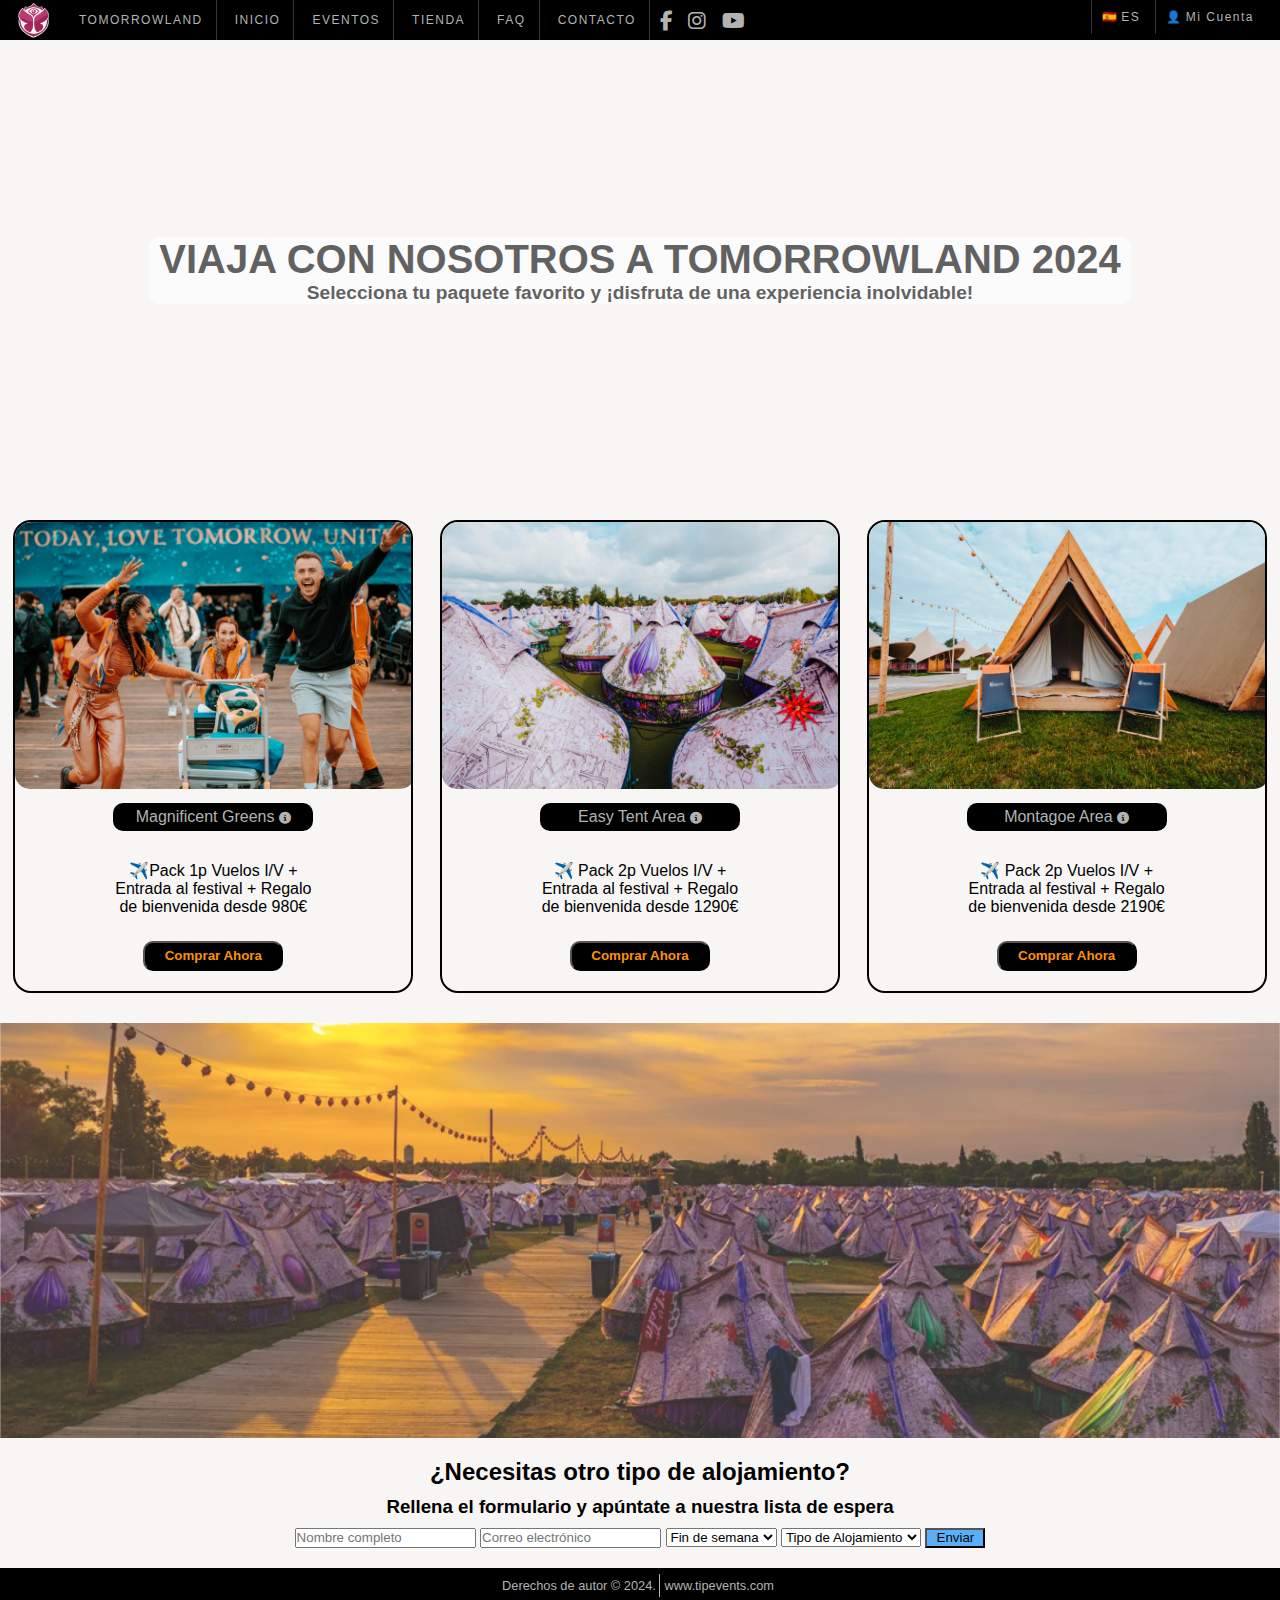
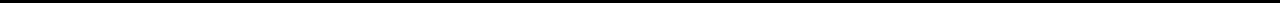
==== commit 8ef3dd08: "media query cambios tooltip" ====
--- a/index.html
+++ b/index.html
@@ -78,7 +78,7 @@
               >
               <i class="fa-solid fa-circle-info"></i>
             </a>
-            <p class="mg">Vuelos I/V + Entrada al festival desde 980€</p>
+            <p class="mg">Pack 1p Vuelos I/V + Entrada al festival + Regalo de bienvenida desde 980€ </p>
             <button>Comprar Ahora</button>
           </li>
           <li class="mag2">
@@ -92,7 +92,7 @@
               <i class="fa-solid fa-circle-info"></i>
             </a>
             <p class="et">
-              Pack 2p Vuelos I/V + Entrada al festival desde 1290€ pp
+              Pack 2p Vuelos I/V + Entrada al festival + Regalo de bienvenida desde 1290€
             </p>
             <button>Comprar Ahora</button>
           </li>
@@ -111,7 +111,7 @@
             </a>
             <p class="montagoe">
               Pack 2p Vuelos I/V + Entrada al festival + Regalo de bienvenida
-              desde 2190€ pp
+              desde 2190€
             </p>
             <button>Comprar Ahora</button>
           </li>
--- a/style.css
+++ b/style.css
@@ -180,8 +180,6 @@
   display: inline-block;
  }
 
-
-
  ol .mag2 {
   text-align: center;
   width: 400px;
@@ -218,6 +216,7 @@
   overflow: hidden;
   margin-bottom: 10px;
  }
+
  ol .mag3 a{
   display: inline-block;
   width: 200px;
@@ -330,14 +329,6 @@
   padding: 3px;
   margin-top: 5px;
   margin-bottom: 20px;
-}
-
-ol .mag1 button{
-  margin-top: 41px;
-}
-
-ol .mag2 button{
-  margin-top: 23px;
 }
 
 button:hover {
@@ -357,6 +348,7 @@
   border-radius: 30px;
   align-self: center;
 }
+
 h2 {
   padding: 20px 0px 10px;
   text-align: center;
@@ -412,16 +404,6 @@
     display: none;
   }
 
-  .item {
-    justify-content: space-between;
-    width: 100%;
-  }
-
-  .item img {
-    width: 90%;
-    justify-content: center;
-  }
-
   .hamburger {
     display: block;
   }
@@ -440,30 +422,6 @@
     gap: 2.5px;
   }
 
-  .tooltip-box {
-    left: -2%;
-    bottom: 75px;
-    width: 100px;
-    padding: 0;
-    font-size: 7px;
-  }
-
-  .tooltip-box-et {
-    left: -22%;
-    bottom: 75px;
-    width: 100px;
-    padding: 0;
-    font-size: 7px;
-  }
-
-  .tooltip-box-montagoe {
-    left: -15%;
-    bottom: 77px;
-    width: 100px;
-    padding: 0;
-    font-size: 7px;
-  }
-
   .enviar {
     margin-top: 10px;
   }
@@ -479,6 +437,24 @@
   h3 {
     font-size: 12px;
   }
+
+  .tooltip-box {
+    left: -47.5%;
+    bottom: 140px;
+    width: 390px;
+  }
+
+  .tooltip-box-et {
+    left: -47.5%;
+    bottom: 140px;
+    width: 390px;
+  }
+
+  .tooltip-box-montagoe {
+    left: -47.5%;
+    bottom: 140px;
+    width: 390px;
+  }
 }
 
 @media screen and (min-width: 376px) and (max-width: 570px) {
@@ -504,16 +480,6 @@
 
   #barra ul li:last-child {
     display: none;
-  }
-
-  .item {
-    justify-content: space-between;
-    width: 100%;
-  }
-
-  .item img {
-    width: 90%;
-    justify-content: center;
   }
 
   .hamburger {
@@ -534,30 +500,6 @@
     gap: 2.5px;
   }
 
-  .tooltip-box {
-    left: -2%;
-    bottom: 80px;
-    width: 100px;
-    padding: 0;
-    font-size: 7px;
-  }
-
-  .tooltip-box-et {
-    left: -17%;
-    bottom: 75px;
-    width: 100px;
-    padding: 0;
-    font-size: 7px;
-  }
-
-  .tooltip-box-montagoe {
-    left: -15%;
-    bottom: 80px;
-    width: 100px;
-    padding: 0;
-    font-size: 7px;
-  }
-
   .enviar {
     margin-top: 10px;
   }
@@ -573,7 +515,26 @@
   h3 {
     font-size: 12px;
   }
-}
+
+  .tooltip-box {
+    left: -47.5%;
+    bottom: 140px;
+    width: 390px;
+  }
+
+  .tooltip-box-et {
+    left: -47.5%;
+    bottom: 140px;
+    width: 390px;
+  }
+
+  .tooltip-box-montagoe {
+    left: -47.5%;
+    bottom: 140px;
+    width: 390px;
+  }
+}
+
 @media screen and (min-width: 570px) and (max-width: 710px) {
   header #acceso {
     display: none;
@@ -581,17 +542,6 @@
 
   header > div {
     display: none;
-  }
-
-  .item {
-    /*background-color: green;*/
-    justify-content: space-between;
-    width: 100%;
-  }
-
-  .item img {
-    width: 90%;
-    justify-content: center;
   }
 
   .hamburger {
@@ -616,26 +566,6 @@
     gap: 5px;
   }
 
-  
-
-  .tooltip-box {
-    left: 3%;
-    bottom: 53px;
-    width: auto;
-  }
-
-  .tooltip-box-et {
-    left: -30%;
-    bottom: 53px;
-    width: 138px;
-  }
-
-  .tooltip-box-montagoe {
-    left: -2%;
-    bottom: 53px;
-    width: 138px;
-  }
-
   .enviar {
     margin-top: 10px;
   }
@@ -643,6 +573,23 @@
   input {
     margin-top: 10px;
   }
+  .tooltip-box {
+    left: -47.5%;
+    bottom: 140px;
+    width: 390px;
+  }
+
+  .tooltip-box-et {
+    left: -47.5%;
+    bottom: 140px;
+    width: 390px;
+  }
+
+  .tooltip-box-montagoe {
+    left: -47.5%;
+    bottom: 140px;
+    width: 390px;
+  }
 }
 
 @media screen and (min-width: 710px) and (max-width: 950px) {
@@ -654,106 +601,76 @@
     display: none;
   }
 
-  .item {
-    /*background-color: red;*/
-    justify-content: center;
-    width: 100%;
-  }
-
-  .item img {
-    width: 93%;
-  }
-
   .hamburger {
     display: block;
   }
-
   
   .tooltip-box {
-    left: 10%;
-    bottom: 50px;
-    width: auto;
+    left: -47.5%;
+    bottom: 140px;
+    width: 390px;
   }
 
   .tooltip-box-et {
-    left: 0%;
-    bottom: 50px;
-    width: auto;
+    left: -47.5%;
+    bottom: 140px;
+    width: 390px;
   }
 
   .tooltip-box-montagoe {
-    left: -3%;
-    bottom: 50px;
-    width: auto;
+    left: -47.5%;
+    bottom: 140px;
+    width: 390px;
   }
 }
 
 @media screen and (min-width: 950px) and (max-width: 1280px) {
-  .item {
-    /*background-color: red;*/
-    justify-content: center;
-    width: 100%;
-  }
-
-  .item img {
-    width: 93%;
-  }
 
   .hamburger {
     display: none;
   }
 
+  .tooltip-box {
+    left: -47.5%;
+    bottom: 140px;
+    width: 390px;
+  }
+
+  .tooltip-box-et {
+    left: -47.5%;
+    bottom: 140px;
+    width: 390px;
+  }
+
+  .tooltip-box-montagoe {
+    left: -47.5%;
+    bottom: 140px;
+    width: 390px;
+  }
   
+}
+
+@media screen and (min-width: 1280px) { 
+
+  .hamburger {
+    display: none;
+  }
 
   .tooltip-box {
-    left: 10%;
-    bottom: 50px;
-    width: auto;
+    left: -47.5%;
+    bottom: 140px;
+    width: 390px;
   }
 
   .tooltip-box-et {
-    left: 0%;
-    bottom: 50px;
-    width: auto;
+    left: -47.5%;
+    bottom: 140px;
+    width: 390px;
   }
 
   .tooltip-box-montagoe {
-    left: -3%;
-    bottom: 50px;
-    width: auto;
-  }
-}
-
-@media screen and (min-width: 1280px) {
-  .item {
-    /* background-color: blue;*/
-    justify-content: center;
-    width: 100%;
-  }
-
-  .item img {
-    width: 96%;
-  }
-
-  .hamburger {
-    display: none;
-  }
-
-  .tooltip-box {
-    left: -73%;
-    bottom: 50px;
-    width: 390px;
-  }
-
-  .tooltip-box-et {
-    left: -107%;
-    bottom: 50px;
-    width: 390px;
-  }
-
-  .tooltip-box-montagoe {
-    left: -107%;
-    bottom: 50px;
+    left: -47.5%;
+    bottom: 140px;
     width: 390px;
   }
 }
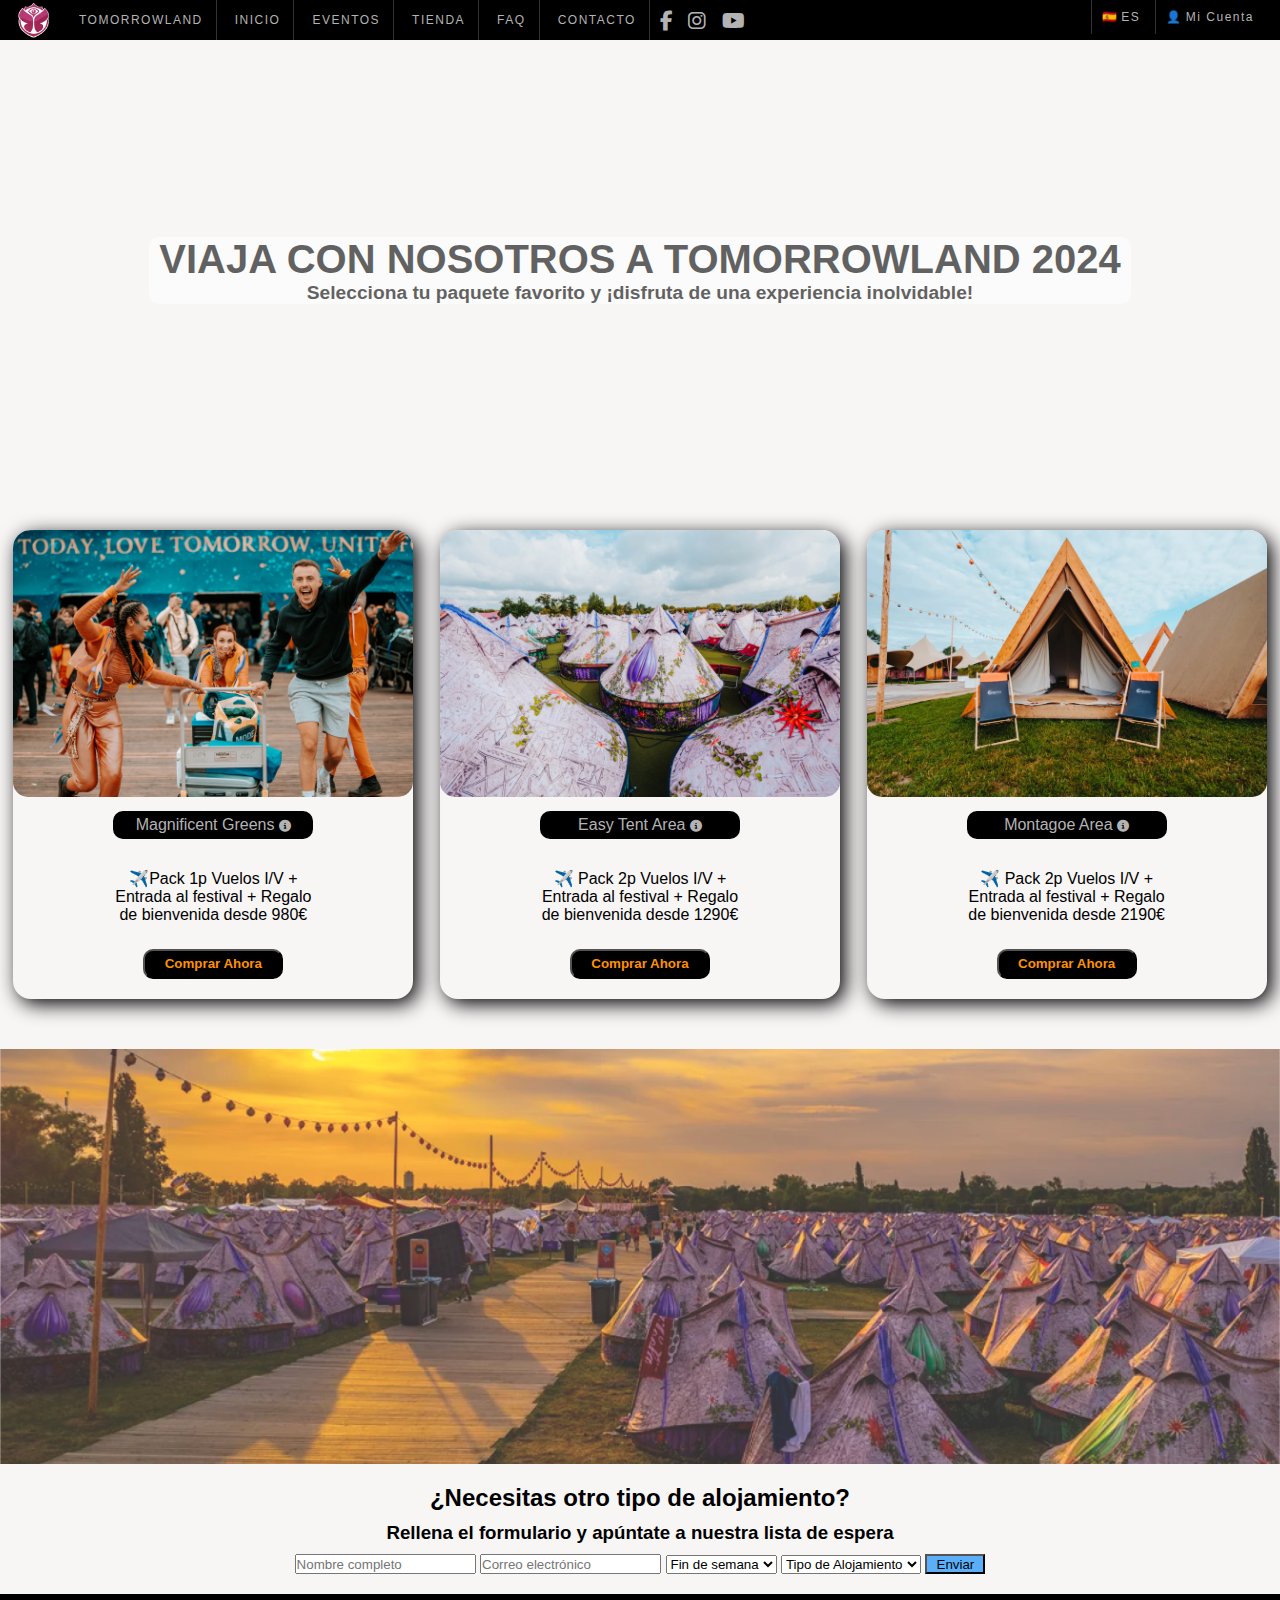
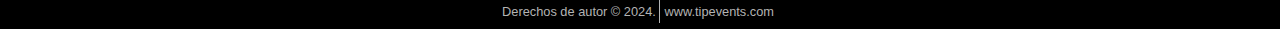
==== commit 9565cc0d: "tooltip img" ====
--- a/index.html
+++ b/index.html
@@ -74,7 +74,7 @@
               class="tooltip"
               href="https://belgium.tomorrowland.com/en/tickets/accommodations/magnificent-greens/magnificent-greens-1p-packages/"
               >Magnificent Greens<span class="tooltip-box"
-                >Accede a todo el contenido de tu paquete Tomorrowland</span
+                ><img src="assets/img/mg tooltip.png" alt="información magnificent greens"></span
               >
               <i class="fa-solid fa-circle-info"></i>
             </a>
@@ -87,7 +87,7 @@
               class="tooltip"
               href="https://belgium.tomorrowland.com/en/tickets/accommodations/easy-tent/easy-tent-2p-packages/"
               >Easy Tent Area<span class="tooltip-box-et"
-                >Accede a todo el contenido de tu paquete Tomorrowland</span
+                ><img src="assets/img/easy tent tooltip.png" alt="información easy tent area"></span
               >
               <i class="fa-solid fa-circle-info"></i>
             </a>
@@ -105,7 +105,7 @@
               class="tooltip"
               href="https://belgium.tomorrowland.com/en/tickets/accommodations/montagoe/kokono-2p-packages/"
               >Montagoe Area<span class="tooltip-box-montagoe"
-                >Accede a todo el contenido de tu paquete Tomorrowland</span
+                ><img src="assets/img/montagoe tooltip.png" alt="información montagoe area"></span
               >
               <i class="fa-solid fa-circle-info"></i>
             </a>
--- a/style.css
+++ b/style.css
@@ -149,18 +149,23 @@
   display: flex;
   justify-content: space-around;
   text-align: center;
-  padding: 20px 0 20px 0;
+  padding: 30px 0 20px 0;
   flex-wrap: wrap;
 }
 
 ol .mag1 {
   text-align: center;
   width: 400px;
-  height: auto;
-  border: 2px solid #000;
+  height: 469px;
+  /*border: 2px solid #000;*/
   border-radius: 18px;
   overflow: hidden;
-  margin-bottom: 10px;
+  margin-bottom: 30px;
+  box-shadow:5px 5px 20px;
+ }
+
+ ol .mag1:hover{
+  box-shadow: 5px 5px 30px;
  }
 
  ol .mag1 a{
@@ -183,11 +188,16 @@
  ol .mag2 {
   text-align: center;
   width: 400px;
-  height: auto;
-  border: 2px solid #000;
+  height: 469px;
+  /*border: 2px solid #000;*/
   border-radius: 18px;
   overflow: hidden;
-  margin-bottom: 10px;
+  margin-bottom: 30px;
+  box-shadow:5px 5px 20px;
+ }
+
+ ol .mag2:hover{
+  box-shadow: 5px 5px 30px;
  }
 
  ol .mag2 a{
@@ -210,11 +220,16 @@
  ol .mag3 {
   text-align: center;
   width: 400px;
-  height: auto;
-  border: 2px solid #000;
+  height: 469px;
+  /*border: 2px solid #000;*/
   border-radius: 18px;
   overflow: hidden;
   margin-bottom: 10px;
+  box-shadow:5px 5px 20px;
+ }
+
+ ol .mag3:hover{
+  box-shadow: 5px 5px 30px;
  }
 
  ol .mag3 a{
@@ -277,34 +292,32 @@
 .tooltip-box {
   display: none;
   position: absolute;
-  color: #fff;
-  background-color: #000000;
-  line-height: 20px;
   padding: 5px 10px;
-  border-radius: 5px;
-  opacity: 65%;
+  border-radius: 15px;
+  width: 400px;
+  opacity: 75%;
 }
 
 .tooltip-box-et {
   display: none;
   position: absolute;
-  color: #fff;
-  background-color: #000000;
-  line-height: 20px;
   padding: 5px 10px;
-  border-radius: 5px;
-  opacity: 65%;
+  border-radius: 15px;
+  width: 400px;
+  opacity: 75%;
 }
 
 .tooltip-box-montagoe {
   display: none;
   position: absolute;
-  color: #fff;
-  background-color: #000000;
-  line-height: 20px;
   padding: 5px 10px;
-  border-radius: 5px;
-  opacity: 65%;
+  border-radius: 15px;
+  width: 400px;
+  opacity: 75%;
+}
+
+.tooltip-box-montagoe img{
+  height: 270px;
 }
 
 .tooltip:hover .tooltip-box {
@@ -439,20 +452,20 @@
   }
 
   .tooltip-box {
-    left: -47.5%;
-    bottom: 140px;
+    left: -55%;
+    bottom: 33px;
     width: 390px;
   }
 
   .tooltip-box-et {
-    left: -47.5%;
-    bottom: 140px;
+    left: -55%;
+    bottom: 33px;
     width: 390px;
   }
 
   .tooltip-box-montagoe {
-    left: -47.5%;
-    bottom: 140px;
+    left: -55%;
+    bottom: 33px;
     width: 390px;
   }
 }
@@ -517,20 +530,20 @@
   }
 
   .tooltip-box {
-    left: -47.5%;
-    bottom: 140px;
+    left: -55%;
+    bottom: 33px;
     width: 390px;
   }
 
   .tooltip-box-et {
-    left: -47.5%;
-    bottom: 140px;
+    left: -55%;
+    bottom: 33px;
     width: 390px;
   }
 
   .tooltip-box-montagoe {
-    left: -47.5%;
-    bottom: 140px;
+    left: -55%;
+    bottom: 33px;
     width: 390px;
   }
 }
@@ -574,20 +587,20 @@
     margin-top: 10px;
   }
   .tooltip-box {
-    left: -47.5%;
-    bottom: 140px;
+    left: -55%;
+    bottom: 33px;
     width: 390px;
   }
 
   .tooltip-box-et {
-    left: -47.5%;
-    bottom: 140px;
+    left: -55%;
+    bottom: 33px;
     width: 390px;
   }
 
   .tooltip-box-montagoe {
-    left: -47.5%;
-    bottom: 140px;
+    left: -55%;
+    bottom: 33px;
     width: 390px;
   }
 }
@@ -606,20 +619,20 @@
   }
   
   .tooltip-box {
-    left: -47.5%;
-    bottom: 140px;
+    left: -55%;
+    bottom: 33px;
     width: 390px;
   }
 
   .tooltip-box-et {
-    left: -47.5%;
-    bottom: 140px;
+    left: -55%;
+    bottom: 33px;
     width: 390px;
   }
 
   .tooltip-box-montagoe {
-    left: -47.5%;
-    bottom: 140px;
+    left: -55%;
+    bottom: 33px;
     width: 390px;
   }
 }
@@ -631,20 +644,20 @@
   }
 
   .tooltip-box {
-    left: -47.5%;
-    bottom: 140px;
+    left: -55%;
+    bottom: 33px;
     width: 390px;
   }
 
   .tooltip-box-et {
-    left: -47.5%;
-    bottom: 140px;
+    left: -55%;
+    bottom: 33px;
     width: 390px;
   }
 
   .tooltip-box-montagoe {
-    left: -47.5%;
-    bottom: 140px;
+    left: -55%;
+    bottom: 33px;
     width: 390px;
   }
   
@@ -657,20 +670,20 @@
   }
 
   .tooltip-box {
-    left: -47.5%;
-    bottom: 140px;
+    left: -55%;
+    bottom: 33px;
     width: 390px;
   }
 
   .tooltip-box-et {
-    left: -47.5%;
-    bottom: 140px;
+    left: -55%;
+    bottom: 33px;
     width: 390px;
   }
 
   .tooltip-box-montagoe {
-    left: -47.5%;
-    bottom: 140px;
+    left: -55%;
+    bottom: 33px;
     width: 390px;
   }
 }
